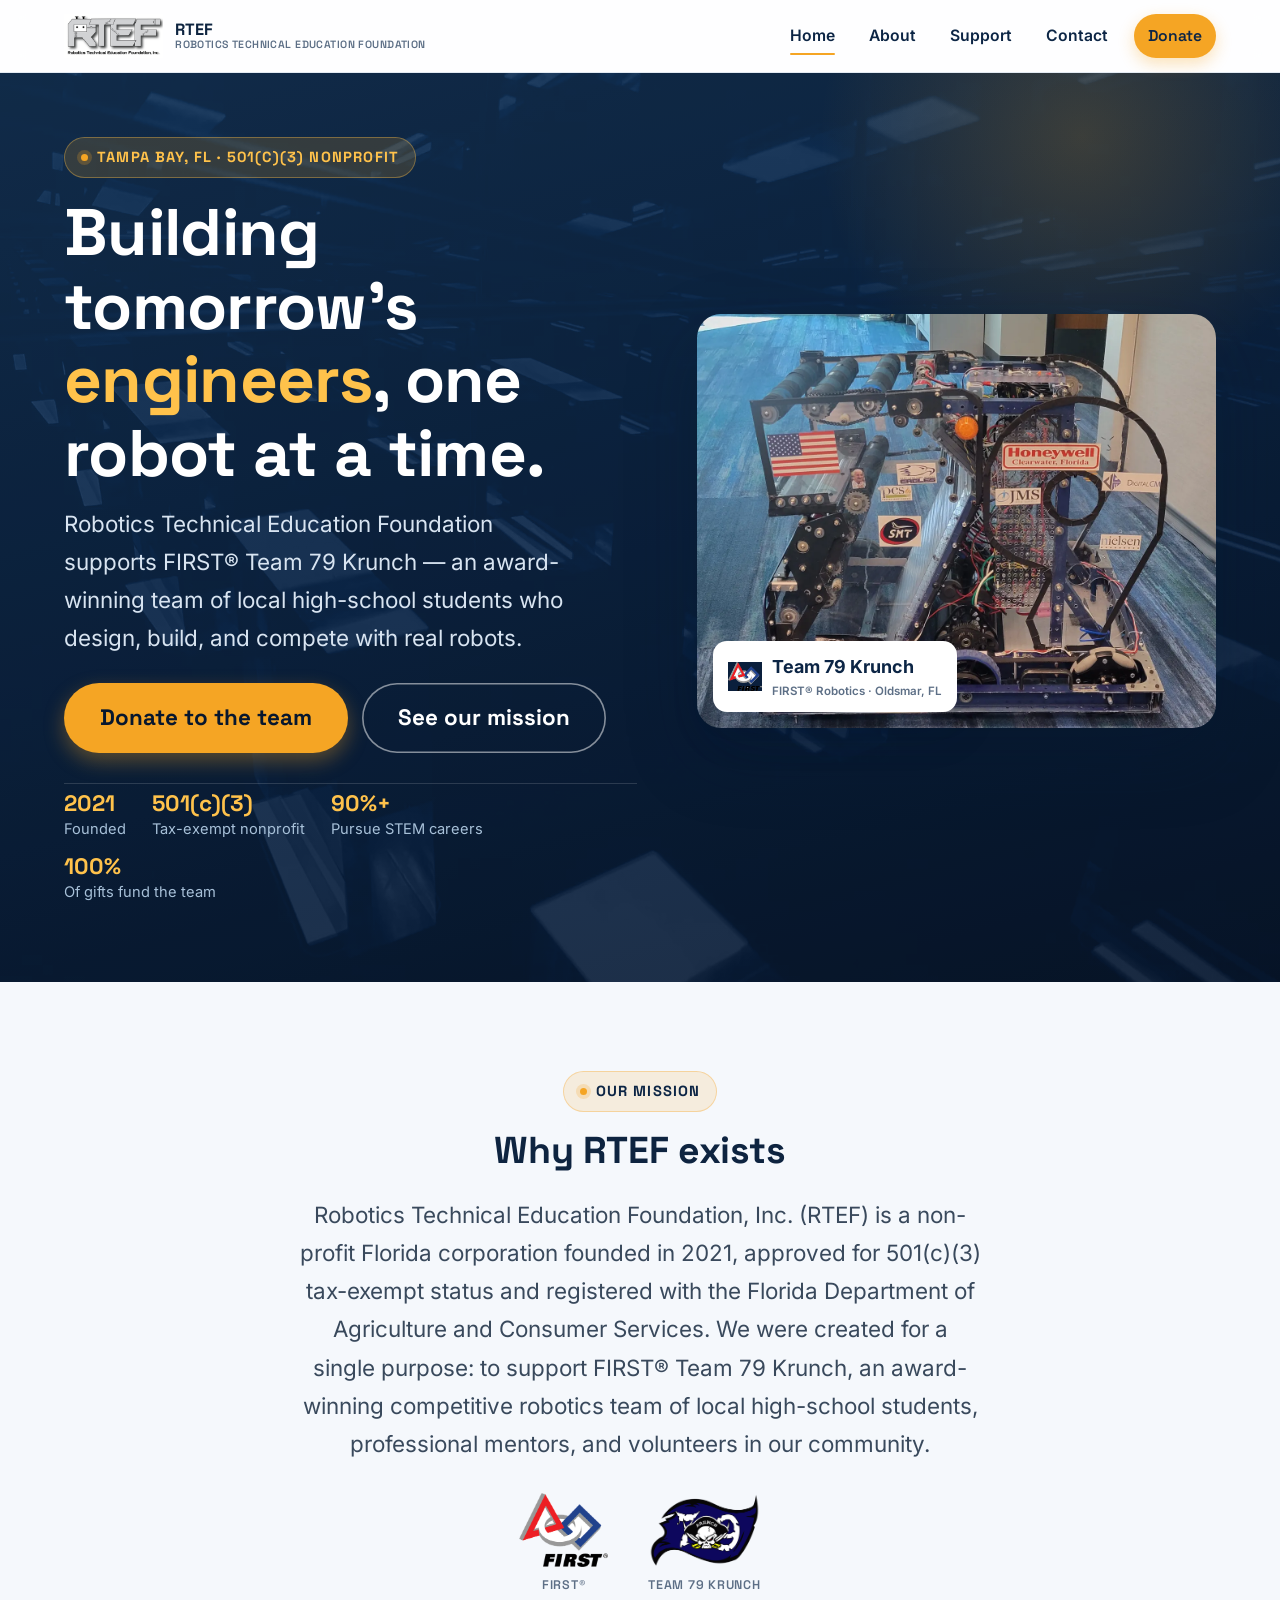
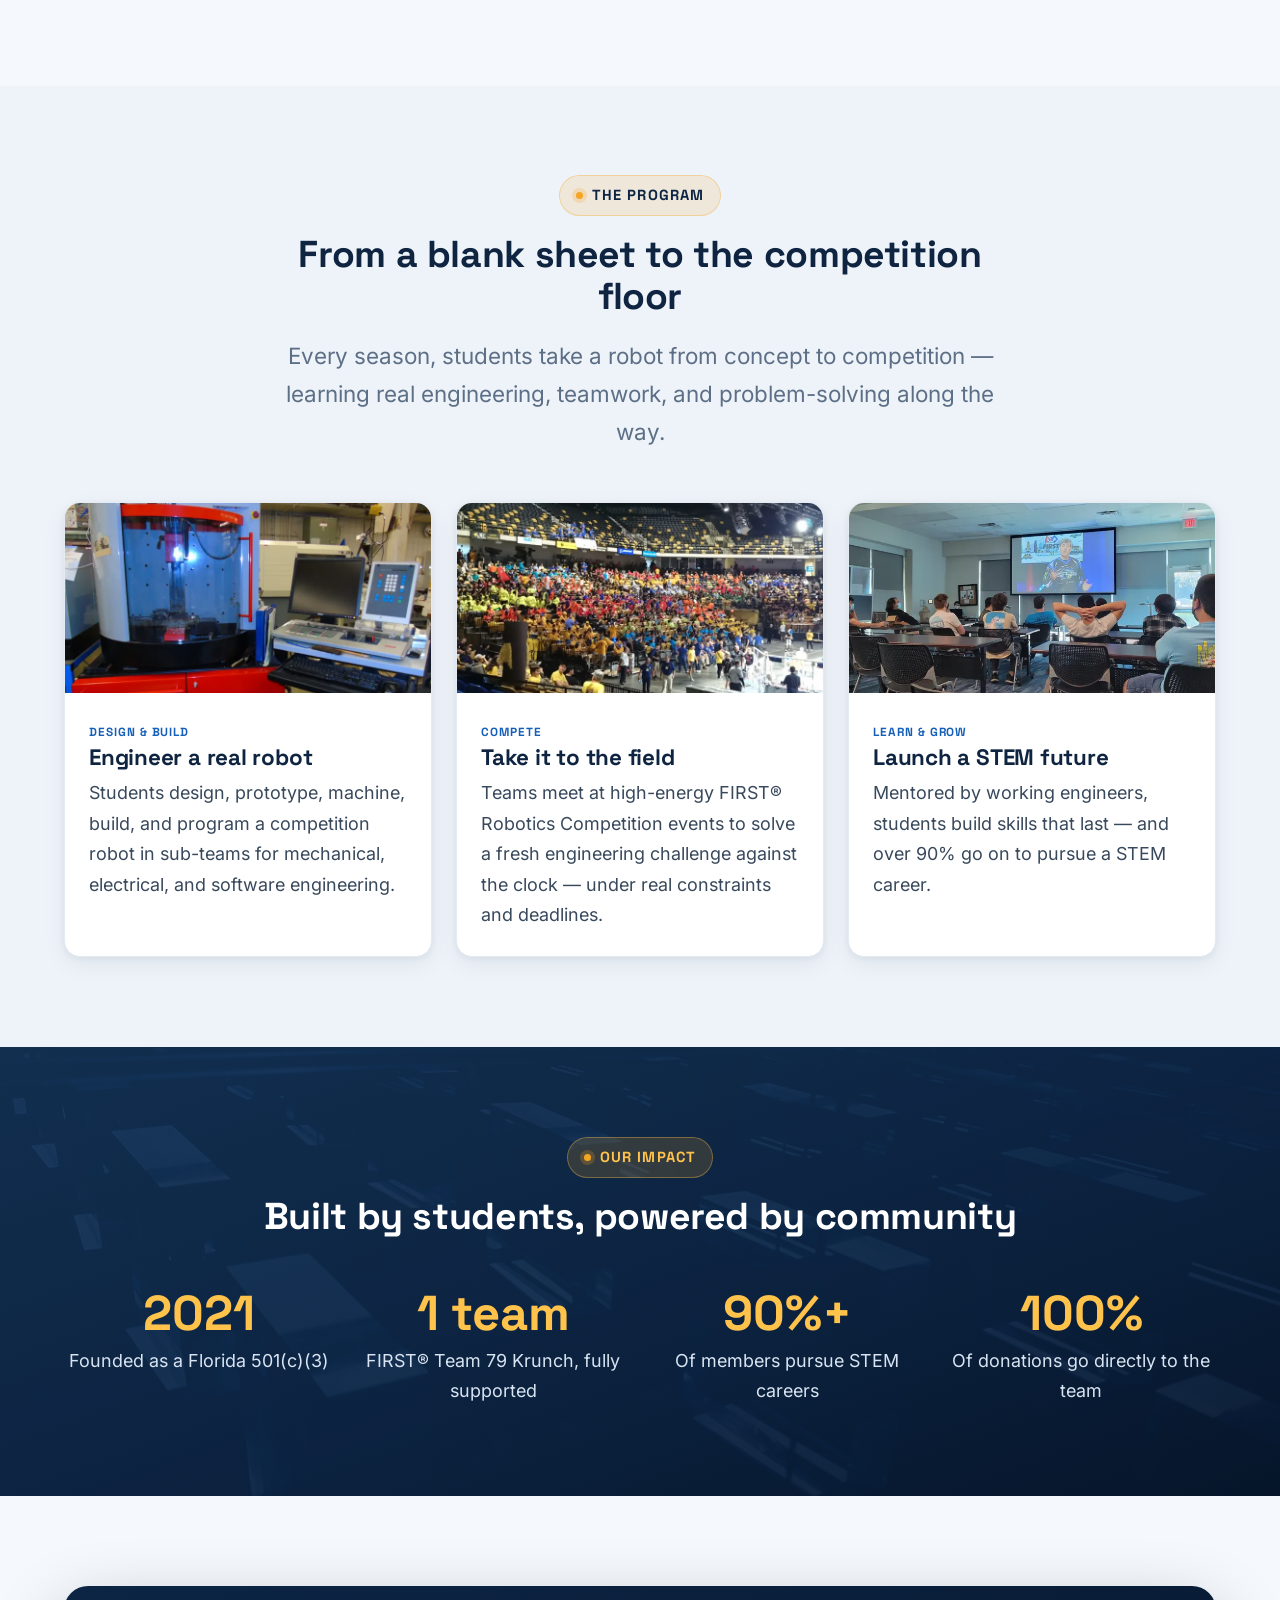
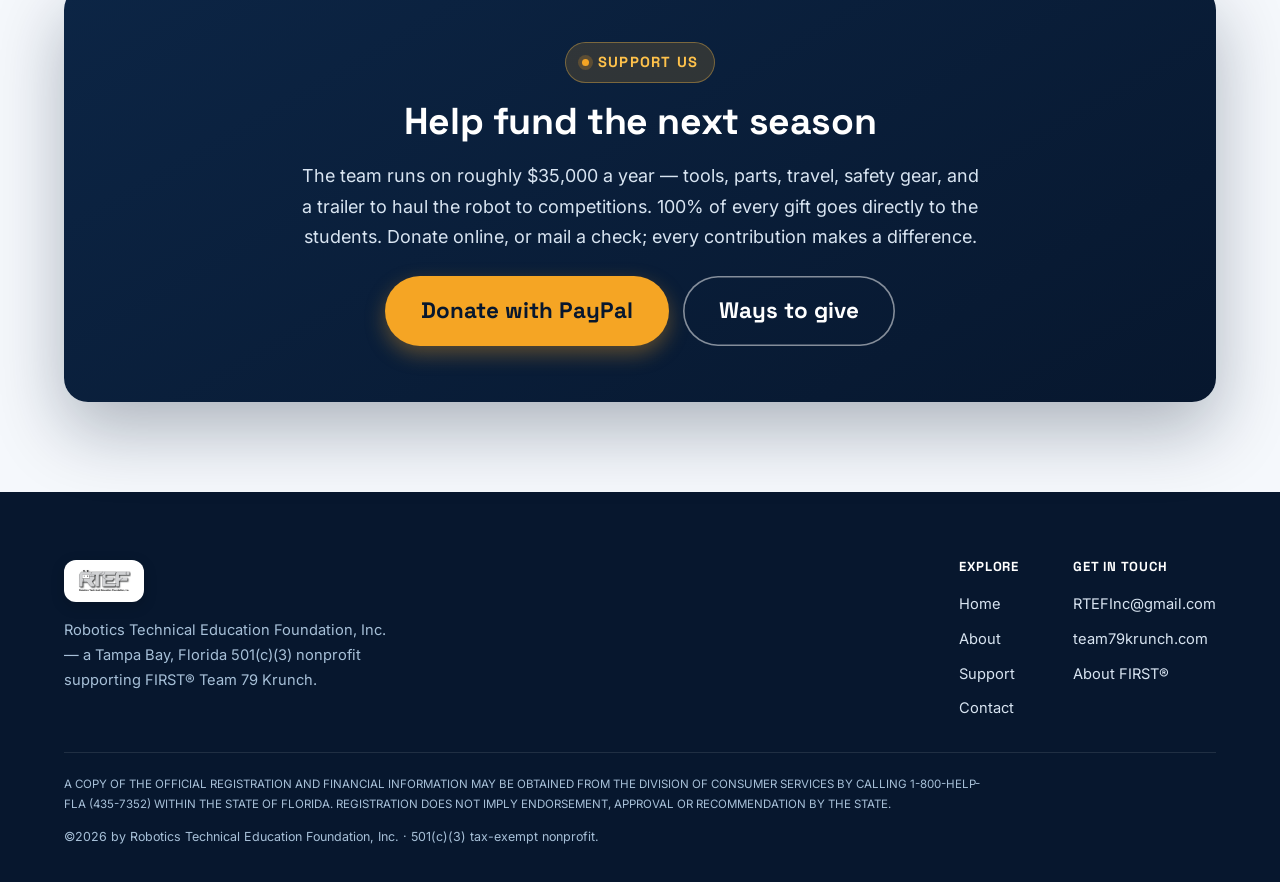
==== index.html @ 3db5b543 "Initial commit: RTEF 2026 static site Modern, framework-free redesign of the Robotics Technical Educ" ====
<!DOCTYPE html>
<html lang="en">
<head>
  <meta charset="UTF-8">
  <meta name="viewport" content="width=device-width, initial-scale=1.0">
  <title>RTEF | Robotics Technical Education Foundation | Tampa Bay STEM Nonprofit</title>
  <meta name="description" content="Robotics Technical Education Foundation (RTEF) is a Tampa Bay 501(c)(3) nonprofit supporting FIRST&reg; Team 79 Krunch — local high-school students who design, build, and compete with real robots. 100% of donations go to the team.">
  <link rel="icon" href="assets/img/logo.png">
  <link rel="preload" href="assets/fonts/inter-latin.woff2" as="font" type="font/woff2" crossorigin>
  <link rel="preload" href="assets/fonts/space-grotesk-latin.woff2" as="font" type="font/woff2" crossorigin>
  <link rel="stylesheet" href="css/style.css">
  <script>document.documentElement.className += ' js';</script>
</head>
<body>
  <a class="skip-link" href="#main">Skip to content</a>

  <!-- ===== Header ===== -->
  <header class="site-header" id="top">
    <div class="container header-inner">
      <a class="brand" href="index.html" aria-label="RTEF home">
        <img src="assets/img/logo.png" alt="" width="320" height="142">
        <span class="wordmark">RTEF<small>Robotics Technical Education Foundation</small></span>
      </a>
      <button class="nav-toggle" aria-label="Toggle menu" aria-expanded="false" aria-controls="main-nav"><span></span></button>
      <nav class="main-nav" id="main-nav" aria-label="Primary">
        <a href="index.html" aria-current="page">Home</a>
        <a href="about.html">About</a>
        <a href="support.html">Support</a>
        <a href="contact.html">Contact</a>
        <a class="btn-donate" href="https://www.paypal.com/donate?business=RTEFInc@gmail.com&item_name=FIRST+Team+79+Krunch&currency_code=USD" target="_blank" rel="noopener">Donate</a>
      </nav>
    </div>
  </header>

  <main id="main">
    <!-- ===== Hero ===== -->
    <section class="hero">
      <div class="container">
        <div class="hero-grid">
          <div>
            <span class="eyebrow">Tampa Bay, FL &middot; 501(c)(3) Nonprofit</span>
            <h1>Building tomorrow's <span class="hl">engineers</span>, one robot at a time.</h1>
            <p class="subhead">Robotics Technical Education Foundation supports FIRST&reg; Team 79 Krunch — an award-winning team of local high-school students who design, build, and compete with real robots.</p>
            <div class="hero-cta">
              <a class="btn btn-gold btn-lg" href="https://www.paypal.com/donate?business=RTEFInc@gmail.com&item_name=FIRST+Team+79+Krunch&currency_code=USD" target="_blank" rel="noopener">Donate to the team</a>
              <a class="btn btn-ghost btn-lg" href="about.html">See our mission</a>
            </div>
            <div class="trust-strip">
              <div class="ts"><b>2021</b><span>Founded</span></div>
              <div class="ts"><b>501(c)(3)</b><span>Tax-exempt nonprofit</span></div>
              <div class="ts"><b>90%+</b><span>Pursue STEM careers</span></div>
              <div class="ts"><b>100%</b><span>Of gifts fund the team</span></div>
            </div>
          </div>
          <div class="hero-media">
            <picture>
              <source type="image/webp" srcset="assets/img/robot-1280.webp">
              <img src="assets/img/robot-1280.jpg" alt="FIRST Team 79 Krunch competition robot" width="1280" height="1024" fetchpriority="high">
            </picture>
            <div class="badge-float">
              <img src="assets/img/first.png" alt="" width="34" height="28">
              <div>Team 79 Krunch<small>FIRST&reg; Robotics &middot; Oldsmar, FL</small></div>
            </div>
          </div>
        </div>
      </div>
    </section>

    <!-- ===== Mission ===== -->
    <section id="mission">
      <div class="container container--read" style="text-align:center;">
        <div class="section-head reveal" style="margin-bottom:24px;">
          <span class="eyebrow">Our Mission</span>
          <h2>Why RTEF exists</h2>
        </div>
        <p class="mission-text reveal">Robotics Technical Education Foundation, Inc. (RTEF) is a non-profit Florida corporation founded in 2021, approved for 501(c)(3) tax-exempt status and registered with the Florida Department of Agriculture and Consumer Services. We were created for a single purpose: to support FIRST&reg; Team 79 Krunch, an award-winning competitive robotics team of local high-school students, professional mentors, and volunteers in our community.</p>
        <div class="brand-logos reveal">
          <figure><img src="assets/img/first.png" alt="FIRST" width="120" height="100" loading="lazy"><figcaption>FIRST&reg;</figcaption></figure>
          <figure><a href="https://www.team79krunch.com/" target="_blank" rel="noopener"><img src="assets/img/krunch.png" alt="FIRST Team 79 Krunch" width="150" height="100" loading="lazy"></a><figcaption>Team 79 Krunch</figcaption></figure>
        </div>
      </div>
    </section>

    <!-- ===== What we do ===== -->
    <section style="background:var(--surface-2);">
      <div class="container">
        <div class="section-head reveal">
          <span class="eyebrow">The Program</span>
          <h2>From a blank sheet to the competition floor</h2>
          <p class="lead">Every season, students take a robot from concept to competition — learning real engineering, teamwork, and problem-solving along the way.</p>
        </div>
        <div class="grid-3">
          <article class="card reveal">
            <picture><source type="image/webp" srcset="assets/img/cnc-760.webp"><img src="assets/img/cnc-760.jpg" alt="Student-run CNC machine in the build shop" width="760" height="502" loading="lazy"></picture>
            <div class="card-body"><span class="card-kicker">Design &amp; Build</span><h3>Engineer a real robot</h3><p>Students design, prototype, machine, build, and program a competition robot in sub-teams for mechanical, electrical, and software engineering.</p></div>
          </article>
          <article class="card reveal d1">
            <picture><source type="image/webp" srcset="assets/img/arena-760.webp"><img src="assets/img/arena-760.jpg" alt="FIRST Robotics Competition arena" width="760" height="428" loading="lazy"></picture>
            <div class="card-body"><span class="card-kicker">Compete</span><h3>Take it to the field</h3><p>Teams meet at high-energy FIRST&reg; Robotics Competition events to solve a fresh engineering challenge against the clock — under real constraints and deadlines.</p></div>
          </article>
          <article class="card reveal d2">
            <picture><source type="image/webp" srcset="assets/img/students-760.webp"><img src="assets/img/students-760.jpg" alt="Team 79 Krunch students at a FIRST event" width="760" height="342" loading="lazy"></picture>
            <div class="card-body"><span class="card-kicker">Learn &amp; Grow</span><h3>Launch a STEM future</h3><p>Mentored by working engineers, students build skills that last — and over 90% go on to pursue a STEM career.</p></div>
          </article>
        </div>
      </div>
    </section>

    <!-- ===== Impact band ===== -->
    <section class="band-navy">
      <div class="container">
        <div class="section-head reveal">
          <span class="eyebrow">Our Impact</span>
          <h2>Built by students, powered by community</h2>
        </div>
        <div class="stats">
          <div class="stat reveal"><b>2021</b><span>Founded as a Florida 501(c)(3)</span></div>
          <div class="stat reveal d1"><b>1 team</b><span>FIRST&reg; Team 79 Krunch, fully supported</span></div>
          <div class="stat reveal d2"><b>90%+</b><span>Of members pursue STEM careers</span></div>
          <div class="stat reveal d3"><b>100%</b><span>Of donations go directly to the team</span></div>
        </div>
      </div>
    </section>

    <!-- ===== Support CTA ===== -->
    <section>
      <div class="container">
        <div class="cta-card reveal">
          <span class="eyebrow">Support Us</span>
          <h2>Help fund the next season</h2>
          <p>The team runs on roughly $35,000 a year — tools, parts, travel, safety gear, and a trailer to haul the robot to competitions. 100% of every gift goes directly to the students. Donate online, or mail a check; every contribution makes a difference.</p>
          <div class="cta-actions">
            <a class="btn btn-gold btn-lg" href="https://www.paypal.com/donate?business=RTEFInc@gmail.com&item_name=FIRST+Team+79+Krunch&currency_code=USD" target="_blank" rel="noopener">Donate with PayPal</a>
            <a class="btn btn-ghost btn-lg" href="support.html">Ways to give</a>
          </div>
        </div>
      </div>
    </section>
  </main>

  <!-- ===== Footer ===== -->
  <footer class="site-footer">
    <div class="container">
      <div class="footer-top">
        <div class="footer-brand">
          <img src="assets/img/logo.png" alt="RTEF">
          <p>Robotics Technical Education Foundation, Inc. — a Tampa Bay, Florida 501(c)(3) nonprofit supporting FIRST&reg; Team 79 Krunch.</p>
        </div>
        <div class="footer-cols">
          <div class="footer-col">
            <h4>Explore</h4>
            <a href="index.html">Home</a>
            <a href="about.html">About</a>
            <a href="support.html">Support</a>
            <a href="contact.html">Contact</a>
          </div>
          <div class="footer-col">
            <h4>Get in touch</h4>
            <a href="mailto:RTEFInc@gmail.com">RTEFInc@gmail.com</a>
            <a href="https://www.team79krunch.com/" target="_blank" rel="noopener">team79krunch.com</a>
            <a href="https://www.firstinspires.org/robotics/frc" target="_blank" rel="noopener">About FIRST&reg;</a>
          </div>
        </div>
      </div>
      <div class="footer-bottom">
        <p class="disclaimer">A COPY OF THE OFFICIAL REGISTRATION AND FINANCIAL INFORMATION MAY BE OBTAINED FROM THE DIVISION OF CONSUMER SERVICES BY CALLING 1-800-HELP-FLA (435-7352) WITHIN THE STATE OF FLORIDA. REGISTRATION DOES NOT IMPLY ENDORSEMENT, APPROVAL OR RECOMMENDATION BY THE STATE.</p>
        <p class="copy">&copy;<span class="year">2026</span> by Robotics Technical Education Foundation, Inc. &middot; 501(c)(3) tax-exempt nonprofit.</p>
      </div>
    </div>
  </footer>

  <script src="js/main.js"></script>
</body>
</html>
---- css/style.css ----
/* ===================================================================
   Robotics Technical Education Foundation, Inc. (RTEF)
   2026 redesign — navy + gold identity on a light-first canvas.
   System architecture adapted from the NCFC implementation of the
   2026 web-design research (fluid type, WCAG 2.2 AA, motion guards).
   Fonts: Space Grotesk (display) + Inter (body), self-hosted.
   =================================================================== */

/* ---------- Fonts ---------- */
@font-face { font-family:'Inter'; font-weight:400 700; font-style:normal; font-display:swap; src:url('../assets/fonts/inter-latin.woff2') format('woff2'); }
@font-face { font-family:'Space Grotesk'; font-weight:500 700; font-style:normal; font-display:swap; src:url('../assets/fonts/space-grotesk-latin.woff2') format('woff2'); }

/* ---------- Tokens ---------- */
:root {
  /* Navy anchor (FIRST blue / Team Krunch navy) */
  --navy:#0c2545; --navy-700:#143458; --navy-800:#0a1f3c; --navy-900:#07172e;
  /* Gold accent (Krunch flag gold; "award-winning") — used as FILLS/highlights, never text on white */
  --gold:#f5a524; --gold-600:#e0941a; --gold-bright:#ffc24b; --gold-soft:rgba(245,165,36,.14);
  /* Accessible link/icon blue on light */
  --blue:#155fb8; --blue-50:#eaf2fc;
  /* Light canvas */
  --bg:#f5f8fc; --surface:#ffffff; --surface-2:#eef3f9; --gray:#f1f5f9;
  /* Text (AA verified on white) */
  --ink:#0e2440; --body:#39495c; --muted:#5d6f86; --border:#e3eaf2; --border-2:#d2dde9;
  /* On navy */
  --on-navy:#d8e4f1; --on-navy-muted:#a7c0d8;

  /* Fluid type scale (Utopia clamp pattern, from NCFC) */
  --step--1:clamp(0.84rem,0.82rem + 0.12vw,0.92rem);
  --step-0: clamp(1.02rem,0.99rem + 0.16vw,1.13rem);
  --step-1: clamp(1.2rem, 1.12rem + 0.36vw,1.4rem);
  --step-2: clamp(1.42rem,1.28rem + 0.66vw,1.9rem);
  --step-3: clamp(1.72rem,1.5rem + 1.05vw,2.5rem);
  --step-4: clamp(2.05rem,1.7rem + 1.7vw,3.25rem);
  --step-5: clamp(2.5rem, 1.95rem + 2.7vw,4.4rem);

  --radius:16px; --r-sm:10px; --r-lg:24px; --pill:999px;
  --maxw:1200px; --maxw-read:730px;
  --shadow-sm:0 2px 6px rgba(12,37,69,.06),0 8px 24px rgba(12,37,69,.06);
  --shadow-md:0 8px 24px rgba(12,37,69,.10),0 18px 48px rgba(12,37,69,.10);
  --shadow-lg:0 28px 70px rgba(7,23,46,.30);
  --ease:cubic-bezier(.22,.61,.36,1);
}

/* ---------- Reset / base ---------- */
*,*::before,*::after { box-sizing:border-box; }
html { -webkit-text-size-adjust:100%; scroll-behavior:smooth; }
body {
  margin:0; background:var(--bg); color:var(--body);
  font-family:'Inter',system-ui,-apple-system,'Segoe UI',sans-serif;
  font-size:var(--step-0); line-height:1.7; -webkit-font-smoothing:antialiased;
}
img { max-width:100%; display:block; }
a { color:var(--blue); text-decoration:none; }
a:hover { text-decoration:underline; }
h1,h2,h3,h4 { font-family:'Space Grotesk','Inter',sans-serif; font-weight:700; color:var(--ink); line-height:1.12; margin:0 0 .5em; letter-spacing:-.01em; }
h1 { font-size:var(--step-4); }
h2 { font-size:var(--step-3); }
h3 { font-size:var(--step-1); }
p { margin:0 0 1.1em; }
[id] { scroll-margin-top:92px; }

.container { width:100%; max-width:var(--maxw); margin:0 auto; padding:0 24px; }
.container--read { max-width:var(--maxw-read); }
section { padding:clamp(54px,7vw,96px) 0; }
section.tight { padding:clamp(40px,5vw,64px) 0; }

/* ---------- Accessibility ---------- */
:focus-visible { outline:3px solid var(--blue); outline-offset:3px; border-radius:6px; }
.hero :focus-visible, .band-navy :focus-visible, .site-footer :focus-visible, .site-header .btn-donate:focus-visible { outline-color:var(--gold-bright); }
.skip-link { position:absolute; left:-999px; top:0; background:var(--navy); color:#fff; padding:12px 18px; border-radius:0 0 8px 0; z-index:500; }
.skip-link:focus { left:0; }
@media (prefers-reduced-motion: reduce) {
  *,*::before,*::after { animation-duration:.001ms !important; animation-iteration-count:1 !important; transition-duration:.001ms !important; scroll-behavior:auto !important; }
  .js .reveal { opacity:1 !important; transform:none !important; }
}

/* ---------- Reveal on scroll ---------- */
.js .reveal { opacity:0; transform:translateY(22px); transition:opacity .7s var(--ease), transform .7s var(--ease); }
.js .reveal.in { opacity:1; transform:none; }
.js .reveal.d1 { transition-delay:.08s; } .js .reveal.d2 { transition-delay:.16s; } .js .reveal.d3 { transition-delay:.24s; }

/* ---------- Buttons ---------- */
.btn {
  display:inline-flex; align-items:center; justify-content:center; gap:9px;
  min-height:48px; padding:13px 28px;
  font-family:'Space Grotesk',sans-serif; font-weight:700; font-size:var(--step-0);
  border:none; border-radius:var(--pill); cursor:pointer; text-align:center;
  transition:transform .18s var(--ease), box-shadow .18s ease, background .18s ease;
}
.btn:hover { transform:translateY(-2px); text-decoration:none; }
.btn-gold { background:var(--gold); color:var(--navy-900); box-shadow:0 8px 20px rgba(245,165,36,.34); }
.btn-gold:hover { background:var(--gold-bright); box-shadow:0 12px 28px rgba(245,165,36,.42); }
.btn-navy { background:var(--navy); color:#fff; box-shadow:0 8px 20px rgba(12,37,69,.26); }
.btn-navy:hover { background:var(--navy-800); }
.btn-outline { background:transparent; color:var(--navy); box-shadow:inset 0 0 0 1.6px var(--border-2); }
.btn-outline:hover { box-shadow:inset 0 0 0 1.6px var(--navy); background:var(--surface); }
.btn-ghost { background:transparent; color:#fff; box-shadow:inset 0 0 0 1.6px rgba(255,255,255,.5); }
.btn-ghost:hover { background:rgba(255,255,255,.10); box-shadow:inset 0 0 0 1.6px rgba(255,255,255,.85); }
.btn-lg { min-height:56px; padding:16px 36px; font-size:var(--step-1); }

/* ---------- Eyebrow ---------- */
.eyebrow {
  display:inline-flex; align-items:center; gap:9px;
  background:var(--gold-soft); color:var(--navy);
  font-family:'Space Grotesk',sans-serif; font-size:var(--step--1); font-weight:700;
  letter-spacing:.08em; text-transform:uppercase; padding:7px 16px; border-radius:var(--pill);
  margin-bottom:18px; border:1px solid rgba(245,165,36,.34);
}
.eyebrow::before { content:""; width:7px; height:7px; border-radius:50%; background:var(--gold); box-shadow:0 0 0 4px rgba(245,165,36,.22); }
.band-navy .eyebrow, .hero .eyebrow, .cta-card .eyebrow, .page-hero .eyebrow { background:rgba(245,165,36,.16); color:var(--gold-bright); border-color:rgba(255,194,75,.36); }

.section-head { max-width:760px; margin:0 auto clamp(34px,4vw,52px); text-align:center; }
.section-head .lead { font-size:var(--step-1); color:var(--muted); margin:0; }
.band-navy .section-head .lead { color:var(--on-navy); }

/* ---------- Header ---------- */
.site-header { position:sticky; top:0; z-index:200; background:rgba(255,255,255,.85); backdrop-filter:saturate(1.6) blur(12px); border-bottom:1px solid var(--border); transition:box-shadow .25s, background .25s; }
.site-header.scrolled { box-shadow:0 6px 24px rgba(12,37,69,.09); background:rgba(255,255,255,.95); }
.header-inner { display:flex; align-items:center; justify-content:space-between; gap:20px; min-height:72px; }
.brand { display:inline-flex; align-items:center; gap:12px; }
.brand img { height:44px; width:auto; }
.brand .wordmark { font-family:'Space Grotesk',sans-serif; font-weight:700; font-size:1.02rem; color:var(--ink); line-height:1.1; letter-spacing:-.01em; }
.brand .wordmark small { display:block; font-size:.66rem; font-weight:600; letter-spacing:.04em; text-transform:uppercase; color:var(--muted); }
.main-nav { display:flex; align-items:center; gap:6px; }
.main-nav a { position:relative; color:var(--navy); font-weight:600; font-size:.98rem; padding:9px 14px; border-radius:var(--pill); }
.main-nav a:hover { text-decoration:none; color:var(--blue); }
.main-nav a[aria-current="page"] { color:var(--navy); }
.main-nav a[aria-current="page"]::after { content:""; position:absolute; left:14px; right:14px; bottom:3px; height:2px; background:var(--gold); border-radius:2px; }
.btn-donate { display:inline-flex; align-items:center; gap:7px; min-height:42px; padding:8px 20px; margin-left:6px; background:var(--gold); color:var(--navy-900); font-family:'Space Grotesk',sans-serif; font-weight:700; border-radius:var(--pill); box-shadow:0 6px 16px rgba(245,165,36,.32); transition:transform .16s var(--ease), box-shadow .16s; }
.btn-donate:hover { transform:translateY(-2px); text-decoration:none; color:var(--navy-900); background:var(--gold-bright); }
.nav-toggle { display:none; width:46px; height:46px; border:1px solid var(--border-2); border-radius:10px; background:#fff; cursor:pointer; padding:0; }
.nav-toggle span, .nav-toggle span::before, .nav-toggle span::after { content:""; display:block; width:22px; height:2px; background:var(--navy); margin:0 auto; position:relative; transition:transform .2s, opacity .2s; }
.nav-toggle span::before { position:absolute; top:-7px; } .nav-toggle span::after { position:absolute; top:7px; }
.nav-toggle.open span { background:transparent; }
.nav-toggle.open span::before { transform:translateY(7px) rotate(45deg); }
.nav-toggle.open span::after { transform:translateY(-7px) rotate(-45deg); }

/* ---------- Hero ---------- */
.hero { position:relative; overflow:hidden; color:#fff; background:linear-gradient(165deg,var(--navy-700) 0%,var(--navy) 52%,var(--navy-900) 100%); padding:clamp(40px,5vw,72px) 0 clamp(48px,6vw,84px); }
.hero::before { content:""; position:absolute; inset:0; background:url('../assets/img/abstract-1920.webp') center/cover no-repeat; opacity:.18; mix-blend-mode:luminosity; pointer-events:none; }
.hero::after { content:""; position:absolute; top:-26%; right:-8%; width:600px; height:600px; background:radial-gradient(circle,rgba(245,165,36,.20),transparent 62%); pointer-events:none; }
.hero > .container { position:relative; z-index:1; }
.hero-grid { display:grid; grid-template-columns:1.05fr .95fr; gap:clamp(34px,5vw,60px); align-items:center; }
.hero h1 { color:#fff; font-size:var(--step-5); margin-bottom:14px; }
.hero h1 .hl { color:var(--gold-bright); }
.hero .subhead { font-size:var(--step-1); color:var(--on-navy); margin-bottom:26px; max-width:36ch; }
.hero-cta { display:flex; flex-wrap:wrap; gap:14px; margin-bottom:30px; }
.hero-media { position:relative; }
.hero-media img { width:100%; height:auto; aspect-ratio:5/4; object-fit:cover; object-position:center; border-radius:var(--r-lg); box-shadow:var(--shadow-lg); background:var(--navy-800); }
.hero-media .badge-float { position:absolute; left:16px; bottom:16px; background:#fff; color:var(--navy); border-radius:14px; padding:11px 15px; box-shadow:var(--shadow-md); display:flex; align-items:center; gap:10px; font-weight:700; }
.hero-media .badge-float img { width:34px; height:auto; border-radius:0; box-shadow:none; aspect-ratio:auto; }
.hero-media .badge-float small { display:block; font-weight:600; font-size:.72rem; color:var(--muted); }

/* Trust strip */
.trust-strip { display:flex; flex-wrap:wrap; gap:14px 26px; padding-top:8px; border-top:1px solid rgba(255,255,255,.14); }
.trust-strip .ts { display:flex; flex-direction:column; }
.trust-strip b { font-family:'Space Grotesk',sans-serif; font-size:var(--step-1); color:var(--gold-bright); line-height:1.1; }
.trust-strip span { font-size:var(--step--1); color:var(--on-navy-muted); }

/* ---------- Page hero (subpages) ---------- */
.page-hero { position:relative; overflow:hidden; color:#fff; text-align:center; background:linear-gradient(165deg,var(--navy-700),var(--navy) 55%,var(--navy-900)); padding:clamp(48px,6vw,88px) 0 clamp(40px,5vw,60px); }
.page-hero::before { content:""; position:absolute; inset:0; background:url('../assets/img/abstract-1920.webp') center/cover; opacity:.14; mix-blend-mode:luminosity; }
.page-hero::after { content:""; position:absolute; top:-32%; left:50%; transform:translateX(-50%); width:680px; height:520px; background:radial-gradient(circle,rgba(245,165,36,.16),transparent 62%); pointer-events:none; }
.page-hero > .container { position:relative; z-index:1; }
.page-hero h1 { color:#fff; font-size:var(--step-4); margin:0 auto 14px; max-width:760px; text-wrap:balance; }
.page-hero .subhead { color:var(--on-navy); font-size:var(--step-1); max-width:58ch; margin:0 auto; text-wrap:pretty; }

/* ---------- Mission / brand logos ---------- */
.mission-text { font-size:var(--step-1); color:var(--body); }
.brand-logos { display:flex; align-items:center; justify-content:center; flex-wrap:wrap; gap:40px; margin-top:30px; }
.brand-logos figure { margin:0; text-align:center; }
.brand-logos img { height:74px; width:auto; margin:0 auto 8px; }
.brand-logos figcaption { font-family:'Space Grotesk',sans-serif; font-weight:600; font-size:.78rem; letter-spacing:.06em; text-transform:uppercase; color:var(--muted); }

/* ---------- Cards ---------- */
.grid-3 { display:grid; grid-template-columns:repeat(3,1fr); gap:24px; }
.card { background:var(--surface); border:1px solid var(--border); border-radius:var(--radius); overflow:hidden; display:flex; flex-direction:column; box-shadow:var(--shadow-sm); transition:transform .2s var(--ease), box-shadow .2s; }
.card:hover { transform:translateY(-5px); box-shadow:var(--shadow-md); }
.card img { width:100%; height:190px; object-fit:cover; }
.card-body { padding:22px 24px 26px; }
.card-body h3 { margin-bottom:.35em; }
.card-body p { margin:0; color:var(--body); font-size:var(--step-0); }
.card-kicker { font-family:'Space Grotesk',sans-serif; font-size:.74rem; font-weight:700; letter-spacing:.08em; text-transform:uppercase; color:var(--blue); }

/* ---------- Navy bands ---------- */
.band-navy { position:relative; overflow:hidden; background:linear-gradient(160deg,var(--navy-700),var(--navy) 60%,var(--navy-900)); color:#fff; }
.band-navy h2 { color:#fff; }
.band-navy::before { content:""; position:absolute; inset:0; background:url('../assets/img/abstract-1920.webp') center/cover; opacity:.10; mix-blend-mode:luminosity; }
.band-navy > .container { position:relative; z-index:1; }

/* Impact stats */
.stats { display:grid; grid-template-columns:repeat(4,1fr); gap:24px; text-align:center; }
.stat b { display:block; font-family:'Space Grotesk',sans-serif; font-size:var(--step-4); color:var(--gold-bright); line-height:1; }
.stat span { display:block; margin-top:8px; color:var(--on-navy); font-size:var(--step-0); }

/* ---------- Support CTA band ---------- */
.cta-card { background:linear-gradient(150deg,var(--navy),var(--navy-900)); color:#fff; border-radius:var(--r-lg); padding:clamp(34px,5vw,56px); text-align:center; box-shadow:var(--shadow-lg); position:relative; overflow:hidden; }
.cta-card h2 { color:#fff; }
.cta-card p { color:var(--on-navy); max-width:62ch; margin:0 auto 24px; }
.cta-actions { display:flex; gap:14px; justify-content:center; flex-wrap:wrap; }

/* ---------- Prose (About/Support) ---------- */
.prose { font-size:var(--step-0); color:var(--body); }
.prose p { margin:0 0 1.2em; }
.prose a { color:var(--blue); text-decoration:underline; font-weight:600; }
.prose h2 { margin-top:1.4em; }
.prose h3 { font-size:var(--step-1); color:var(--ink); margin:1.6em 0 .5em; }
.prose ul { margin:0 0 1.3em; padding-left:1.25em; }
.prose li { margin-bottom:.55em; }
.surface-card { background:var(--surface); border:1px solid var(--border); border-radius:var(--radius); padding:clamp(26px,4vw,44px); box-shadow:var(--shadow-sm); }
.need-cols { display:grid; grid-template-columns:1fr 1fr; gap:28px; }
.address { font-style:normal; font-weight:600; color:var(--ink); line-height:1.6; margin:8px 0; }

/* ---------- Contact form ---------- */
.contact-grid { display:grid; grid-template-columns:1.25fr .9fr; gap:40px; align-items:start; }
.form { display:grid; gap:16px; }
.field { display:flex; flex-direction:column; }
.field label { font-family:'Space Grotesk',sans-serif; font-weight:600; font-size:.9rem; color:var(--ink); margin-bottom:6px; }
.field input, .field textarea { font-family:inherit; font-size:var(--step-0); padding:12px 14px; border:1px solid var(--border-2); border-radius:var(--r-sm); background:#fff; color:var(--ink); }
.field input:focus, .field textarea:focus { outline:none; border-color:var(--blue); box-shadow:0 0 0 3px rgba(21,95,184,.16); }
.field textarea { resize:vertical; min-height:140px; }
.form-confirm { display:none; background:#e7f6ec; border:1px solid #aedcbb; color:#1c6b37; padding:14px 16px; border-radius:var(--r-sm); margin-bottom:6px; font-weight:600; }
.form-confirm.show { display:block; }
.contact-aside { background:var(--surface); border:1px solid var(--border); border-radius:var(--radius); padding:28px; box-shadow:var(--shadow-sm); }
.contact-aside .row { display:flex; gap:12px; align-items:flex-start; margin-bottom:16px; }
.contact-aside .row svg { width:20px; height:20px; color:var(--blue); flex:none; margin-top:3px; }

/* ---------- Footer ---------- */
.site-footer { background:var(--navy-900); color:var(--on-navy); padding:clamp(44px,6vw,68px) 0 34px; }
.footer-top { display:flex; flex-wrap:wrap; justify-content:space-between; gap:28px; align-items:flex-start; margin-bottom:26px; }
.footer-brand { max-width:340px; }
.footer-brand img { height:42px; width:auto; margin-bottom:16px; background:#fff; padding:9px 13px; border-radius:12px; box-shadow:0 4px 14px rgba(0,0,0,.18); }
.footer-brand p { color:var(--on-navy-muted); font-size:var(--step--1); margin:0; }
.footer-cols { display:flex; gap:54px; flex-wrap:wrap; }
.footer-col h4 { color:#fff; font-size:.82rem; letter-spacing:.06em; text-transform:uppercase; margin-bottom:12px; }
.footer-col a { display:block; color:var(--on-navy); font-size:var(--step--1); padding:5px 0; }
.footer-col a:hover { color:var(--gold-bright); text-decoration:none; }
.footer-bottom { border-top:1px solid rgba(255,255,255,.1); padding-top:22px; }
.footer-bottom .disclaimer { font-size:.72rem; line-height:1.7; color:var(--on-navy-muted); max-width:920px; margin:0 0 12px; }
.footer-bottom .copy { font-size:.78rem; color:var(--on-navy-muted); margin:0; }

/* ---------- Responsive ---------- */
@media (max-width:920px) {
  .nav-toggle { display:block; }
  .main-nav { position:fixed; inset:72px 0 auto 0; flex-direction:column; align-items:stretch; gap:0; background:#fff; border-bottom:1px solid var(--border); box-shadow:var(--shadow-md); padding:10px 18px 18px; transform:translateY(-130%); transition:transform .25s; max-height:calc(100vh - 72px); overflow:auto; }
  .main-nav.open { transform:translateY(0); }
  .main-nav a { padding:14px 8px; border-bottom:1px solid var(--border); border-radius:0; }
  .main-nav a[aria-current="page"]::after { display:none; }
  .btn-donate { margin:12px 8px 0; justify-content:center; }
  .hero-grid { grid-template-columns:1fr; gap:32px; }
  .hero-media { order:-1; }
  .grid-3 { grid-template-columns:1fr; }
  .stats { grid-template-columns:1fr 1fr; gap:28px 18px; }
  .need-cols { grid-template-columns:1fr; }
  .contact-grid { grid-template-columns:1fr; gap:28px; }
}
@media (max-width:520px) {
  .stats { grid-template-columns:1fr; }
  .hero-media .badge-float { left:8px; }
}
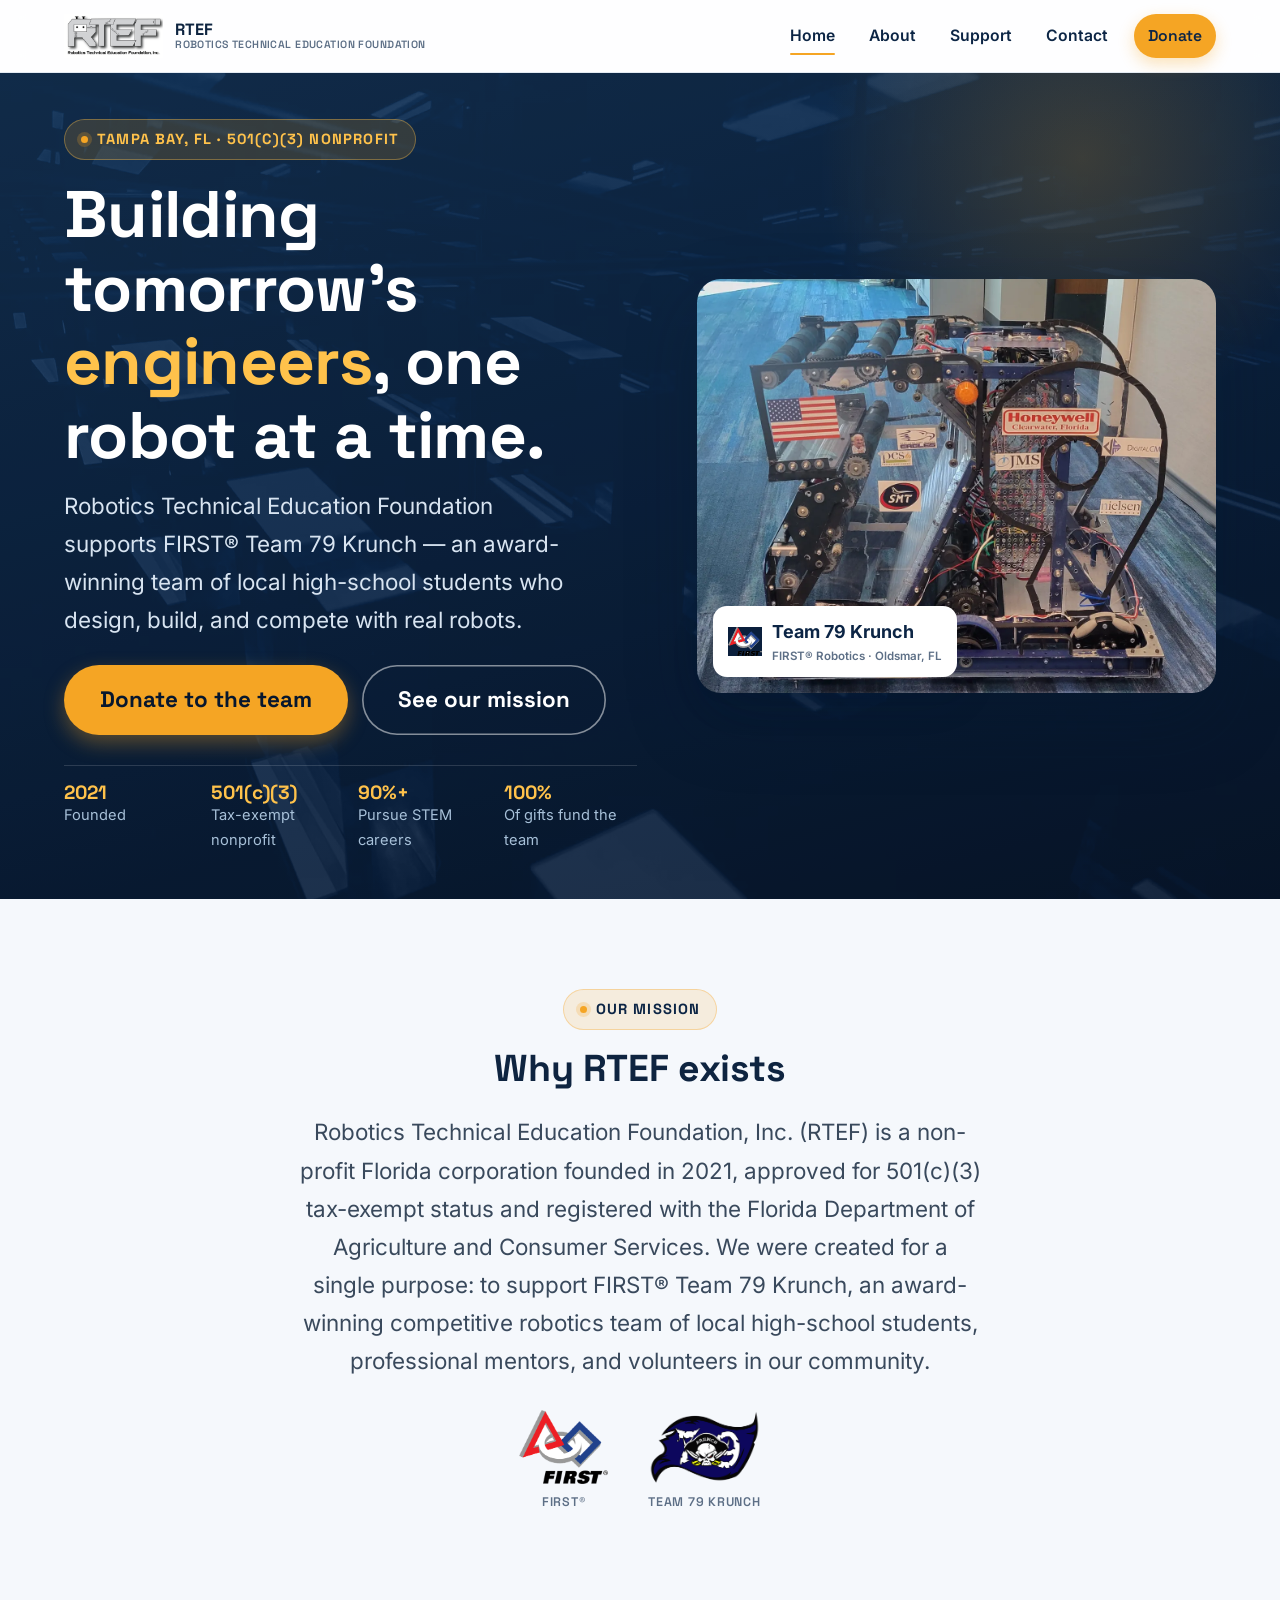
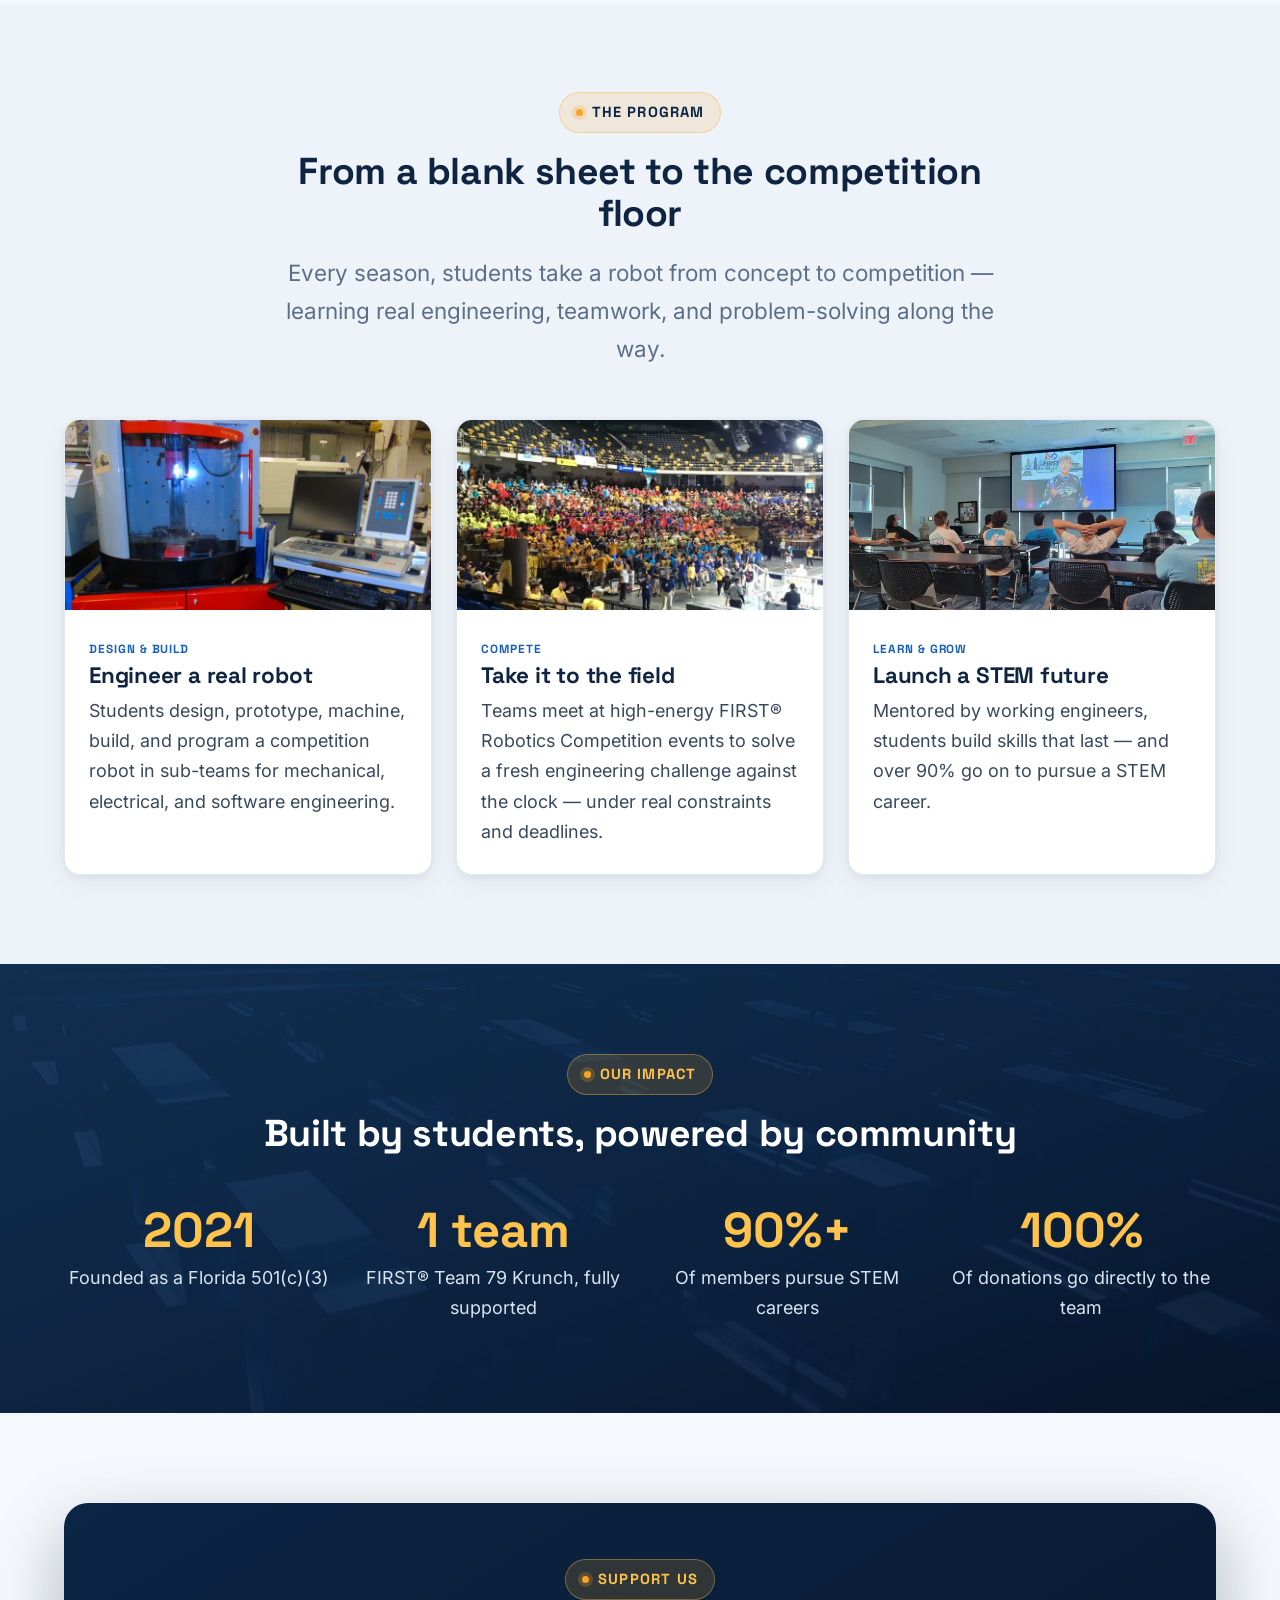
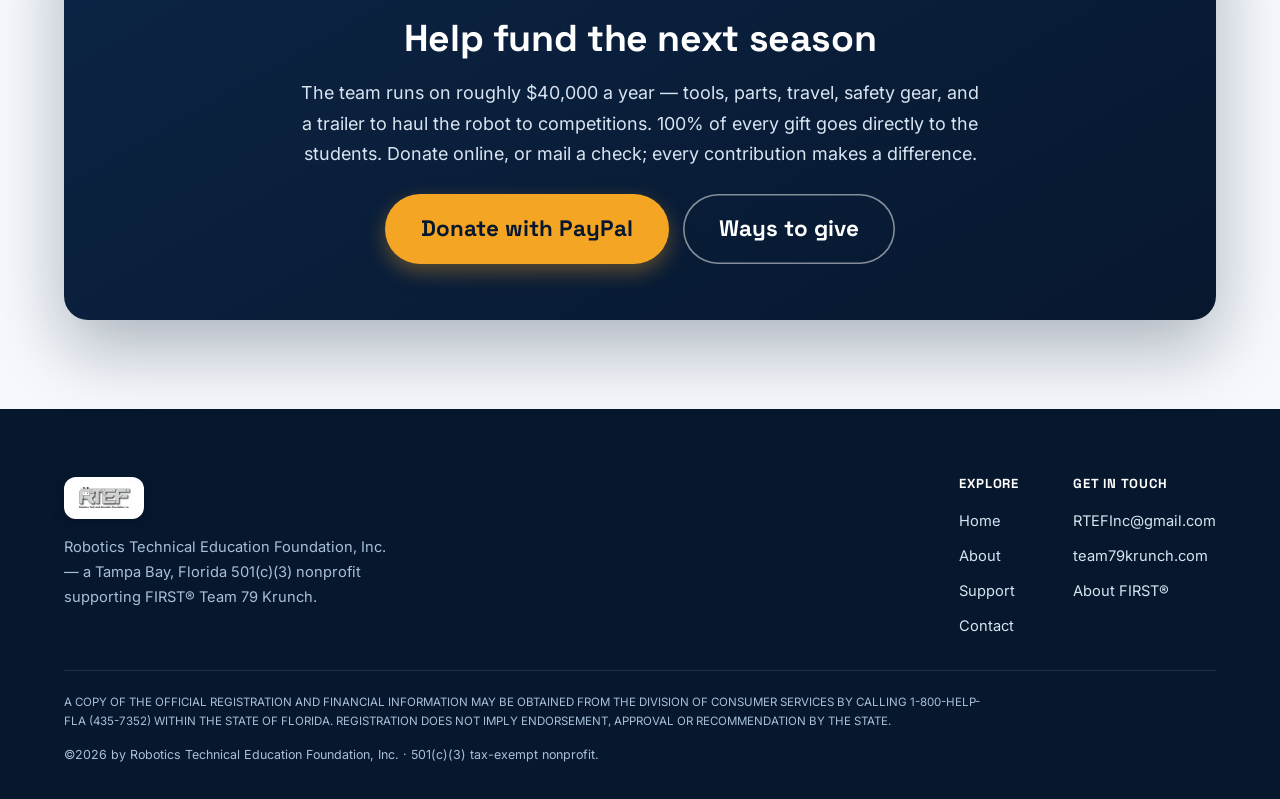
==== commit 8cee9b13: "Update annual team budget figure to $40,000 Co-Authored-By: Claude Opus 4.8 <noreply@anthropic.com>" ====
--- a/index.html
+++ b/index.html
@@ -128,7 +128,7 @@
         <div class="cta-card reveal">
           <span class="eyebrow">Support Us</span>
           <h2>Help fund the next season</h2>
-          <p>The team runs on roughly $35,000 a year — tools, parts, travel, safety gear, and a trailer to haul the robot to competitions. 100% of every gift goes directly to the students. Donate online, or mail a check; every contribution makes a difference.</p>
+          <p>The team runs on roughly $40,000 a year — tools, parts, travel, safety gear, and a trailer to haul the robot to competitions. 100% of every gift goes directly to the students. Donate online, or mail a check; every contribution makes a difference.</p>
           <div class="cta-actions">
             <a class="btn btn-gold btn-lg" href="https://www.paypal.com/donate?business=RTEFInc@gmail.com&item_name=FIRST+Team+79+Krunch&currency_code=USD" target="_blank" rel="noopener">Donate with PayPal</a>
             <a class="btn btn-ghost btn-lg" href="support.html">Ways to give</a>
--- a/css/style.css
+++ b/css/style.css
@@ -137,7 +137,7 @@
 .nav-toggle.open span::after { transform:translateY(-7px) rotate(-45deg); }
 
 /* ---------- Hero ---------- */
-.hero { position:relative; overflow:hidden; color:#fff; background:linear-gradient(165deg,var(--navy-700) 0%,var(--navy) 52%,var(--navy-900) 100%); padding:clamp(40px,5vw,72px) 0 clamp(48px,6vw,84px); }
+.hero { position:relative; overflow:hidden; color:#fff; background:linear-gradient(165deg,var(--navy-700) 0%,var(--navy) 52%,var(--navy-900) 100%); padding:clamp(30px,3.6vw,52px) 0 clamp(32px,3.6vw,52px); }
 .hero::before { content:""; position:absolute; inset:0; background:url('../assets/img/abstract-1920.webp') center/cover no-repeat; opacity:.18; mix-blend-mode:luminosity; pointer-events:none; }
 .hero::after { content:""; position:absolute; top:-26%; right:-8%; width:600px; height:600px; background:radial-gradient(circle,rgba(245,165,36,.20),transparent 62%); pointer-events:none; }
 .hero > .container { position:relative; z-index:1; }
@@ -153,9 +153,9 @@
 .hero-media .badge-float small { display:block; font-weight:600; font-size:.72rem; color:var(--muted); }
 
 /* Trust strip */
-.trust-strip { display:flex; flex-wrap:wrap; gap:14px 26px; padding-top:8px; border-top:1px solid rgba(255,255,255,.14); }
+.trust-strip { display:grid; grid-template-columns:repeat(4,1fr); gap:14px 14px; padding-top:16px; border-top:1px solid rgba(255,255,255,.14); }
 .trust-strip .ts { display:flex; flex-direction:column; }
-.trust-strip b { font-family:'Space Grotesk',sans-serif; font-size:var(--step-1); color:var(--gold-bright); line-height:1.1; }
+.trust-strip b { font-family:'Space Grotesk',sans-serif; font-size:1.2rem; color:var(--gold-bright); line-height:1.1; }
 .trust-strip span { font-size:var(--step--1); color:var(--on-navy-muted); }
 
 /* ---------- Page hero (subpages) ---------- */
@@ -257,5 +257,6 @@
 }
 @media (max-width:520px) {
   .stats { grid-template-columns:1fr; }
+  .trust-strip { grid-template-columns:repeat(2,1fr); }
   .hero-media .badge-float { left:8px; }
 }
